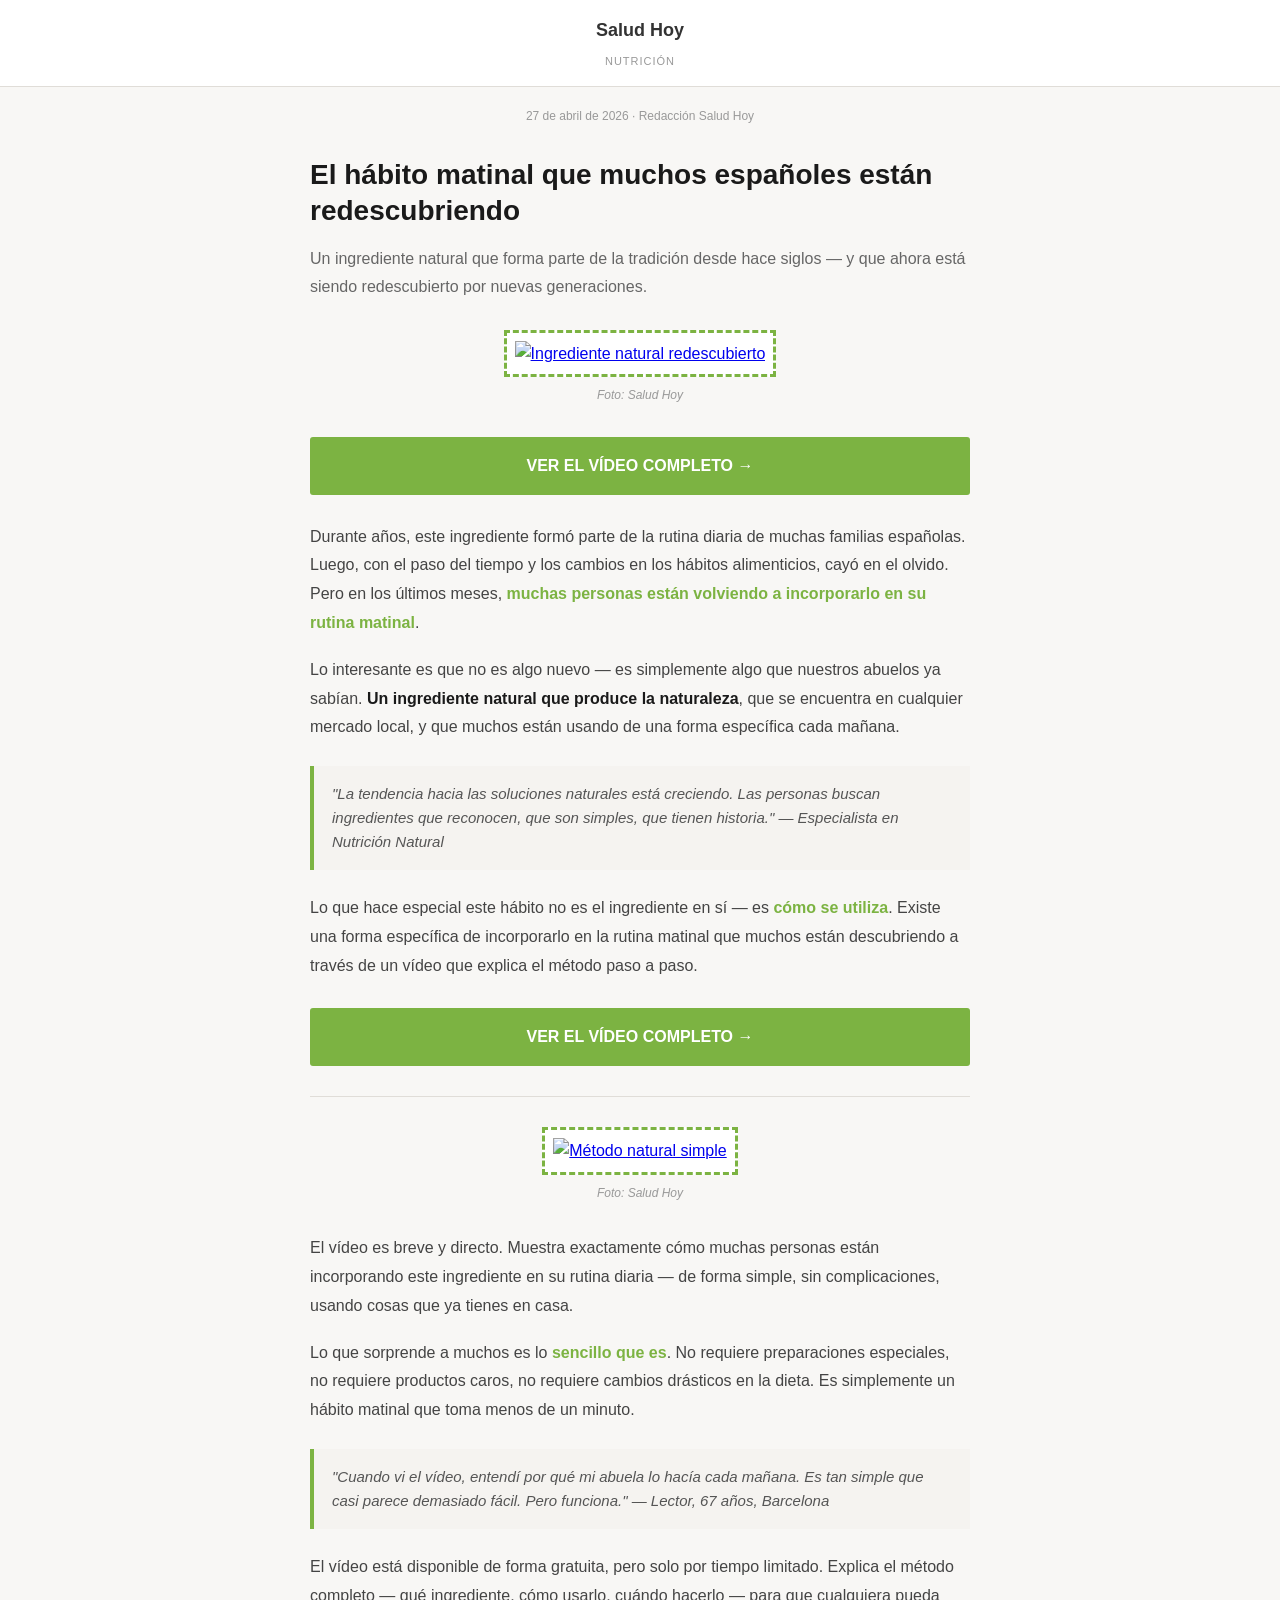
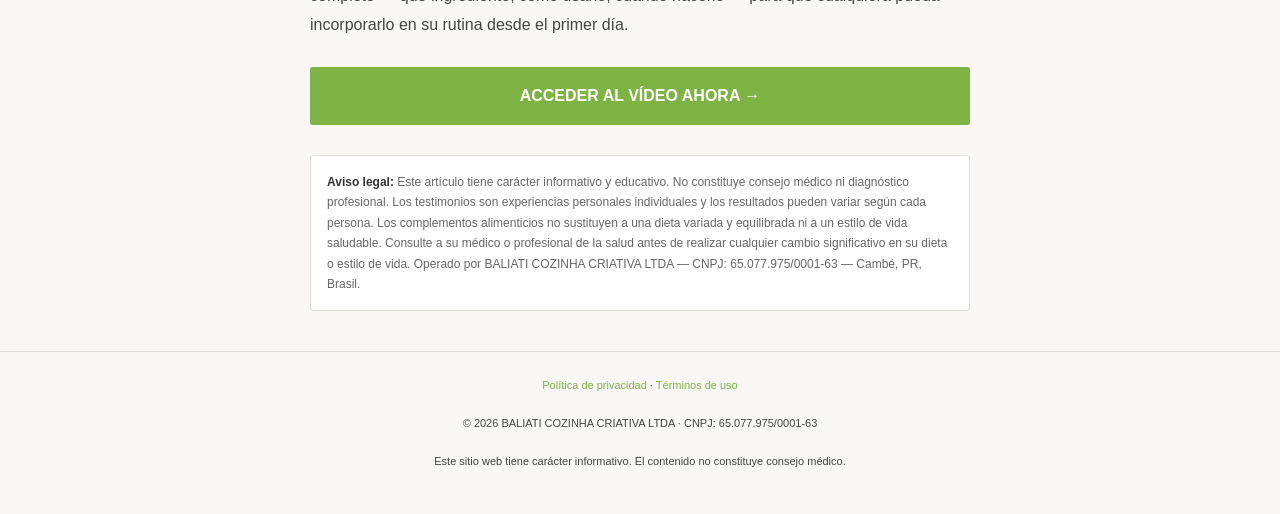
==== preesp/index.html @ d27188d4 "Add files via upload" ====
<!DOCTYPE html>
<html lang="es">
<head>
<meta charset="UTF-8">
<meta name="viewport" content="width=device-width, initial-scale=1.0">
<meta name="robots" content="noindex, nofollow">
<title>El hábito matinal que muchos españoles están redescubriendo</title>
<style>
* { margin: 0; padding: 0; box-sizing: border-box; }
body { font-family: -apple-system, BlinkMacSystemFont, "Segoe UI", Arial, sans-serif; background: #f8f7f5; color: #333; font-size: 16px; line-height: 1.6; }
.container { max-width: 700px; margin: 0 auto; padding: 0 20px; }
header { background: #fff; padding: 16px 0; border-bottom: 1px solid #e0ddd8; text-align: center; }
.logo { font-size: 18px; font-weight: 600; color: #333; }
.category { font-size: 11px; color: #999; text-transform: uppercase; letter-spacing: 1px; margin-top: 8px; }
.meta { font-size: 12px; color: #999; margin: 20px 0; text-align: center; }
h1 { font-size: 28px; font-weight: 700; line-height: 1.3; margin: 30px 0 16px; color: #1a1a1a; }
.subtitle { font-size: 16px; color: #666; line-height: 1.7; margin-bottom: 30px; }
.img-box { margin: 30px 0; text-align: center; }
.img-box img { max-width: 100%; border: 3px dashed #7cb342; padding: 8px; background: #fff; }
.img-caption { font-size: 12px; color: #999; margin-top: 8px; font-style: italic; }
p { margin-bottom: 18px; line-height: 1.8; color: #444; }
strong { color: #1a1a1a; font-weight: 600; }
em { color: #7cb342; font-style: normal; font-weight: 600; }
.quote { background: #f5f3f0; border-left: 4px solid #7cb342; padding: 16px 18px; margin: 24px 0; font-style: italic; color: #555; font-size: 15px; }
.quote-author { display: block; margin-top: 8px; font-style: normal; font-size: 11px; color: #999; text-transform: uppercase; letter-spacing: 0.5px; }
.cta-btn { display: block; background: #7cb342; color: #fff; text-align: center; padding: 16px 24px; margin: 28px 0; text-decoration: none; font-weight: 600; font-size: 16px; border-radius: 3px; transition: background 0.2s; }
.cta-btn:hover { background: #6a9a35; }
.disclaimer { background: #fff; border: 1px solid #e0ddd8; padding: 16px; margin: 30px 0; font-size: 12px; color: #666; line-height: 1.7; border-radius: 3px; }
.disclaimer strong { color: #333; }
footer { background: #f8f7f5; padding: 24px 0; text-align: center; font-size: 11px; color: #999; border-top: 1px solid #e0ddd8; margin-top: 40px; }
footer a { color: #7cb342; text-decoration: none; }
footer a:hover { text-decoration: underline; }
hr { border: none; border-top: 1px solid #e0ddd8; margin: 30px 0; }
</style>
</head>
<body>

<header>
  <div class="logo">Salud Hoy</div>
  <div class="category">Nutrición</div>
</header>

<div class="container">

  <div class="meta">
    <span>27 de abril de 2026</span> · <span>Redacción Salud Hoy</span>
  </div>

  <h1>El hábito matinal que muchos españoles están redescubriendo</h1>
  <p class="subtitle">Un ingrediente natural que forma parte de la tradición desde hace siglos — y que ahora está siendo redescubierto por nuevas generaciones.</p>

  <div class="img-box">
    <a href="https://lp.proelitehub.shop/preclick">
      <img src="https://d2xsxph8kpxj0f.cloudfront.net/310519663297503148/jCMGTU5NUP78zZrraNsLhW/honey_jar_presell-2ASS3fgvHyyHAuVaeReH2u.webp" alt="Ingrediente natural redescubierto">
    </a>
    <p class="img-caption">Foto: Salud Hoy</p>
  </div>
  <a href="https://lp.proelitehub.shop/preclick" class="cta-btn">VER EL VÍDEO COMPLETO →</a>

  <p>Durante años, este ingrediente formó parte de la rutina diaria de muchas familias españolas. Luego, con el paso del tiempo y los cambios en los hábitos alimenticios, cayó en el olvido. Pero en los últimos meses, <em>muchas personas están volviendo a incorporarlo en su rutina matinal</em>.</p>

  <p>Lo interesante es que no es algo nuevo — es simplemente algo que nuestros abuelos ya sabían. <strong>Un ingrediente natural que produce la naturaleza</strong>, que se encuentra en cualquier mercado local, y que muchos están usando de una forma específica cada mañana.</p>

  <div class="quote">
    "La tendencia hacia las soluciones naturales está creciendo. Las personas buscan ingredientes que reconocen, que son simples, que tienen historia." — Especialista en Nutrición Natural
  </div>

  <p>Lo que hace especial este hábito no es el ingrediente en sí — es <em>cómo se utiliza</em>. Existe una forma específica de incorporarlo en la rutina matinal que muchos están descubriendo a través de un vídeo que explica el método paso a paso.</p>

  <a href="https://lp.proelitehub.shop/preclick" class="cta-btn">VER EL VÍDEO COMPLETO →</a>

  <hr>

  <div class="img-box">
    <a href="https://lp.proelitehub.shop/preclick">
      <img src="https://d2xsxph8kpxj0f.cloudfront.net/310519663297503148/jCMGTU5NUP78zZrraNsLhW/honey_drip_presell-ANyHJ2uJyzghMEeoqwPWo7.webp" alt="Método natural simple">
    </a>
    <p class="img-caption">Foto: Salud Hoy</p>
  </div>

  <p>El vídeo es breve y directo. Muestra exactamente cómo muchas personas están incorporando este ingrediente en su rutina diaria — de forma simple, sin complicaciones, usando cosas que ya tienes en casa.</p>

  <p>Lo que sorprende a muchos es lo <em>sencillo que es</em>. No requiere preparaciones especiales, no requiere productos caros, no requiere cambios drásticos en la dieta. Es simplemente un hábito matinal que toma menos de un minuto.</p>

  <div class="quote">
    "Cuando vi el vídeo, entendí por qué mi abuela lo hacía cada mañana. Es tan simple que casi parece demasiado fácil. Pero funciona." — Lector, 67 años, Barcelona
  </div>

  <p>El vídeo está disponible de forma gratuita, pero solo por tiempo limitado. Explica el método completo — qué ingrediente, cómo usarlo, cuándo hacerlo — para que cualquiera pueda incorporarlo en su rutina desde el primer día.</p>

  <a href="https://lp.proelitehub.shop/preclick" class="cta-btn">ACCEDER AL VÍDEO AHORA →</a>

  <div class="disclaimer">
    <strong>Aviso legal:</strong> Este artículo tiene carácter informativo y educativo. No constituye consejo médico ni diagnóstico profesional. Los testimonios son experiencias personales individuales y los resultados pueden variar según cada persona. Los complementos alimenticios no sustituyen a una dieta variada y equilibrada ni a un estilo de vida saludable. Consulte a su médico o profesional de la salud antes de realizar cualquier cambio significativo en su dieta o estilo de vida. Operado por BALIATI COZINHA CRIATIVA LTDA — CNPJ: 65.077.975/0001-63 — Cambé, PR, Brasil.
  </div>

</div>

<footer>
  <p><a href="privacy.html">Política de privacidad</a> · <a href="terms.html">Términos de uso</a></p>
  <p style="margin-top: 12px;">© 2026 BALIATI COZINHA CRIATIVA LTDA · CNPJ: 65.077.975/0001-63</p>
  <p style="margin-top: 8px;">Este sitio web tiene carácter informativo. El contenido no constituye consejo médico.</p>
</footer>
<script type="text/javascript" src="https://lp.proelitehub.shop/pretrack.js?rtkcmpid=69ef4edebf4a9c35bcf5c4d1"></script>
</body>
</html>
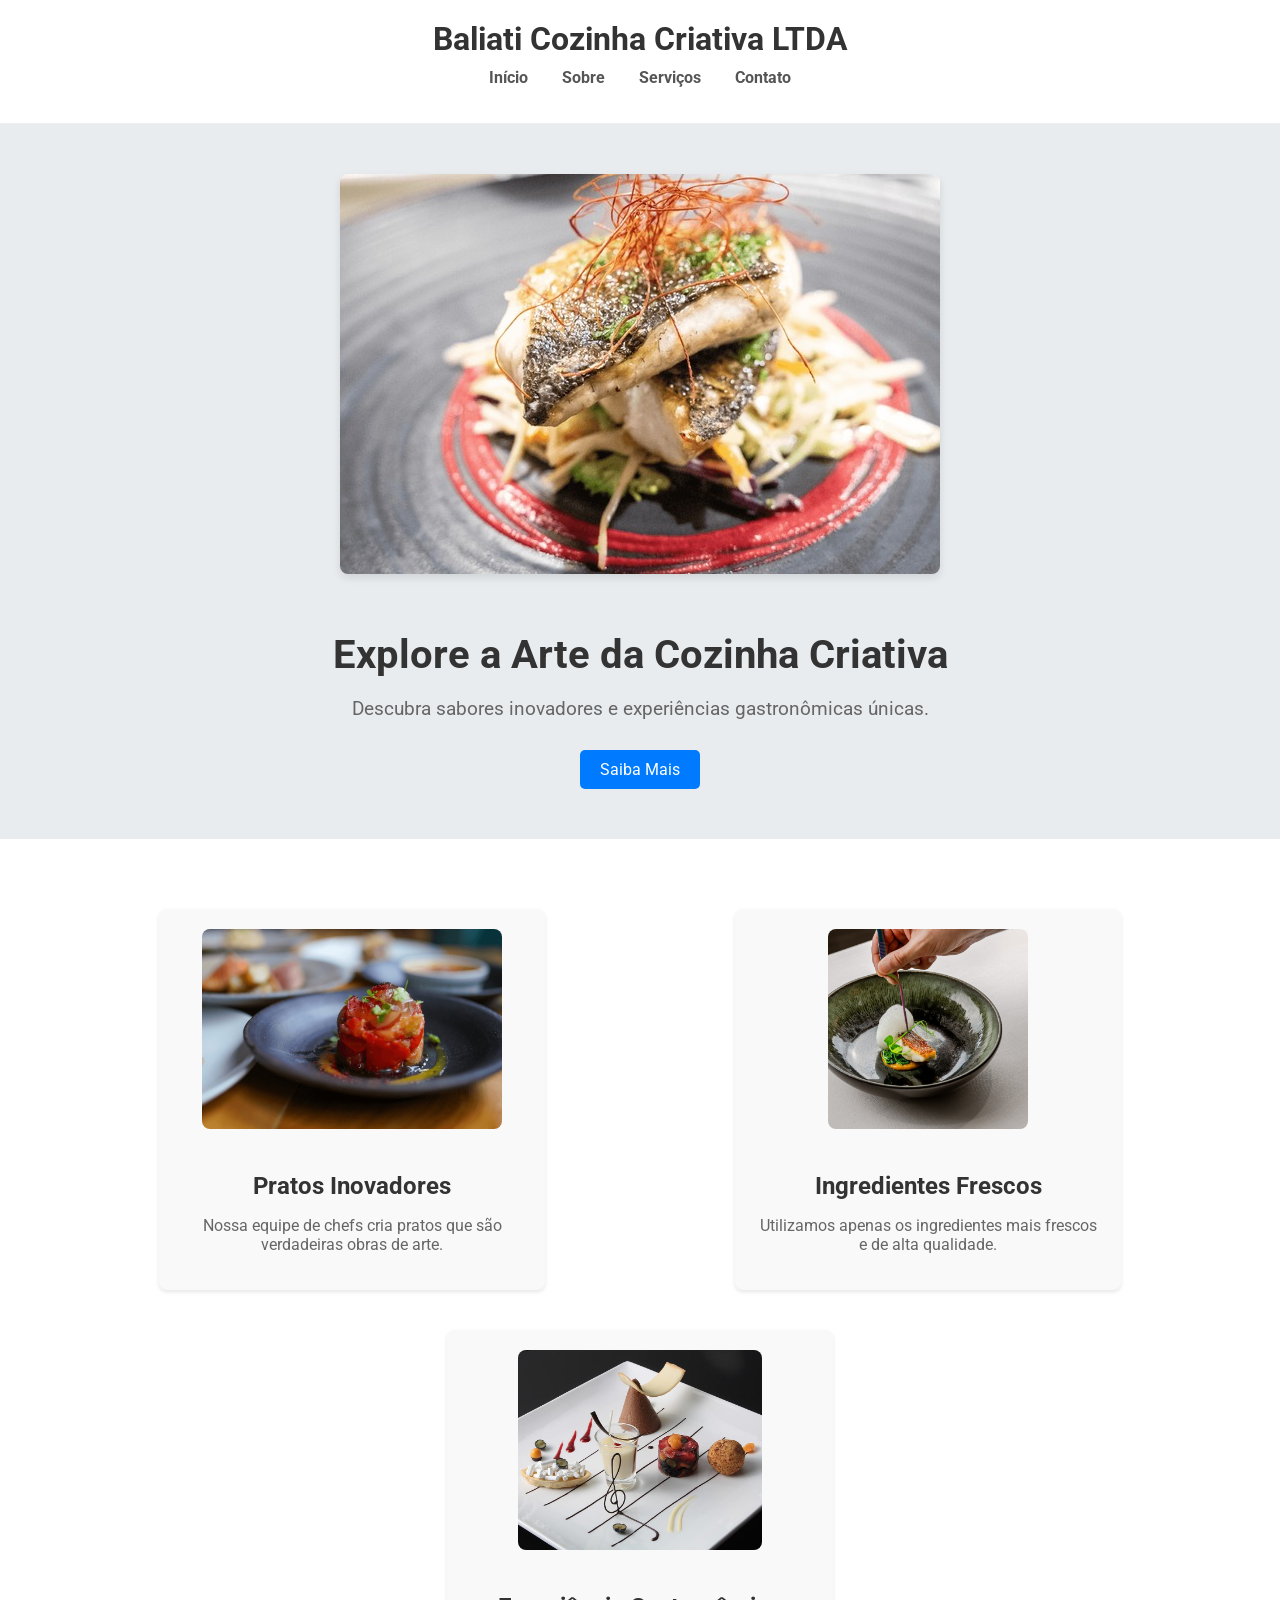
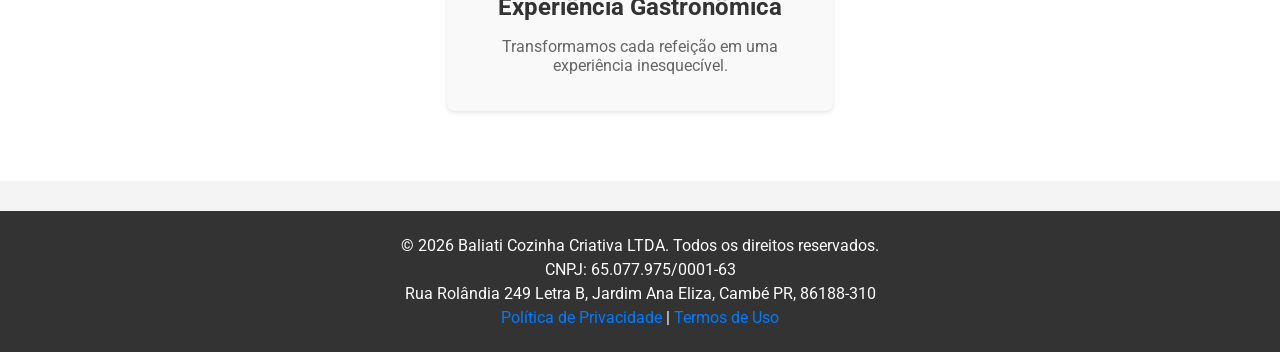
==== commit 0f18c1e8: "Add files via upload" ====
--- a/preesp/index.html
+++ b/preesp/index.html
@@ -1,106 +1,73 @@
 <!DOCTYPE html>
-<html lang="es">
+<html lang="pt-BR">
 <head>
-<meta charset="UTF-8">
-<meta name="viewport" content="width=device-width, initial-scale=1.0">
-<meta name="robots" content="noindex, nofollow">
-<title>El hábito matinal que muchos españoles están redescubriendo</title>
-<style>
-* { margin: 0; padding: 0; box-sizing: border-box; }
-body { font-family: -apple-system, BlinkMacSystemFont, "Segoe UI", Arial, sans-serif; background: #f8f7f5; color: #333; font-size: 16px; line-height: 1.6; }
-.container { max-width: 700px; margin: 0 auto; padding: 0 20px; }
-header { background: #fff; padding: 16px 0; border-bottom: 1px solid #e0ddd8; text-align: center; }
-.logo { font-size: 18px; font-weight: 600; color: #333; }
-.category { font-size: 11px; color: #999; text-transform: uppercase; letter-spacing: 1px; margin-top: 8px; }
-.meta { font-size: 12px; color: #999; margin: 20px 0; text-align: center; }
-h1 { font-size: 28px; font-weight: 700; line-height: 1.3; margin: 30px 0 16px; color: #1a1a1a; }
-.subtitle { font-size: 16px; color: #666; line-height: 1.7; margin-bottom: 30px; }
-.img-box { margin: 30px 0; text-align: center; }
-.img-box img { max-width: 100%; border: 3px dashed #7cb342; padding: 8px; background: #fff; }
-.img-caption { font-size: 12px; color: #999; margin-top: 8px; font-style: italic; }
-p { margin-bottom: 18px; line-height: 1.8; color: #444; }
-strong { color: #1a1a1a; font-weight: 600; }
-em { color: #7cb342; font-style: normal; font-weight: 600; }
-.quote { background: #f5f3f0; border-left: 4px solid #7cb342; padding: 16px 18px; margin: 24px 0; font-style: italic; color: #555; font-size: 15px; }
-.quote-author { display: block; margin-top: 8px; font-style: normal; font-size: 11px; color: #999; text-transform: uppercase; letter-spacing: 0.5px; }
-.cta-btn { display: block; background: #7cb342; color: #fff; text-align: center; padding: 16px 24px; margin: 28px 0; text-decoration: none; font-weight: 600; font-size: 16px; border-radius: 3px; transition: background 0.2s; }
-.cta-btn:hover { background: #6a9a35; }
-.disclaimer { background: #fff; border: 1px solid #e0ddd8; padding: 16px; margin: 30px 0; font-size: 12px; color: #666; line-height: 1.7; border-radius: 3px; }
-.disclaimer strong { color: #333; }
-footer { background: #f8f7f5; padding: 24px 0; text-align: center; font-size: 11px; color: #999; border-top: 1px solid #e0ddd8; margin-top: 40px; }
-footer a { color: #7cb342; text-decoration: none; }
-footer a:hover { text-decoration: underline; }
-hr { border: none; border-top: 1px solid #e0ddd8; margin: 30px 0; }
-</style>
+    <meta charset="UTF-8">
+    <meta name="viewport" content="width=device-width, initial-scale=1.0">
+    <title>Baliati Cozinha Criativa LTDA</title>
+    <link rel="stylesheet" href="css/style.css">
+    <link href="https://fonts.googleapis.com/css2?family=Roboto:wght@400;700&display=swap" rel="stylesheet">
 </head>
 <body>
+    <header>
+        <div class="container">
+            <h1>Baliati Cozinha Criativa LTDA</h1>
+            <nav>
+                <ul>
+                    <li><a href="https://google.com" target="_blank">Início</a></li>
+                    <li><a href="https://google.com" target="_blank">Sobre</a></li>
+                    <li><a href="https://google.com" target="_blank">Serviços</a></li>
+                    <li><a href="https://google.com" target="_blank">Contato</a></li>
+                </ul>
+            </nav>
+        </div>
+    </header>
 
-<header>
-  <div class="logo">Salud Hoy</div>
-  <div class="category">Nutrición</div>
-</header>
+    <section id="hero">
+        <div class="container">
+            <a href="https://google.com" target="_blank">
+                <img src="images/hero.jpg" alt="Cozinha Criativa" class="hero-image">
+            </a>
+            <h2>Explore a Arte da Cozinha Criativa</h2>
+            <p>Descubra sabores inovadores e experiências gastronômicas únicas.</p>
+            <a href="https://google.com" class="btn" target="_blank">Saiba Mais</a>
+        </div>
+    </section>
 
-<div class="container">
+    <section id="features">
+        <div class="container">
+            <div class="feature-item">
+                <a href="https://google.com" target="_blank">
+                    <img src="images/feature1.jpg" alt="Pratos Inovadores">
+                </a>
+                <h3>Pratos Inovadores</h3>
+                <p>Nossa equipe de chefs cria pratos que são verdadeiras obras de arte.</p>
+            </div>
+            <div class="feature-item">
+                <a href="https://google.com" target="_blank">
+                    <img src="images/feature2.jpg" alt="Ingredientes Frescos">
+                </a>
+                <h3>Ingredientes Frescos</h3>
+                <p>Utilizamos apenas os ingredientes mais frescos e de alta qualidade.</p>
+            </div>
+            <div class="feature-item">
+                <a href="https://google.com" target="_blank">
+                    <img src="images/feature3.jpg" alt="Experiência Gastronômica">
+                </a>
+                <h3>Experiência Gastronômica</h3>
+                <p>Transformamos cada refeição em uma experiência inesquecível.</p>
+            </div>
+        </div>
+    </section>
 
-  <div class="meta">
-    <span>27 de abril de 2026</span> · <span>Redacción Salud Hoy</span>
-  </div>
+    <footer>
+        <div class="container">
+            <p>&copy; 2026 Baliati Cozinha Criativa LTDA. Todos os direitos reservados.</p>
+            <p>CNPJ: 65.077.975/0001-63</p>
+            <p>Rua Rolândia 249 Letra B, Jardim Ana Eliza, Cambé PR, 86188-310</p>
+            <p><a href="privacy.html" target="_blank">Política de Privacidade</a> | <a href="terms.html" target="_blank">Termos de Uso</a></p>
+        </div>
+    </footer>
 
-  <h1>El hábito matinal que muchos españoles están redescubriendo</h1>
-  <p class="subtitle">Un ingrediente natural que forma parte de la tradición desde hace siglos — y que ahora está siendo redescubierto por nuevas generaciones.</p>
-
-  <div class="img-box">
-    <a href="https://lp.proelitehub.shop/preclick">
-      <img src="https://d2xsxph8kpxj0f.cloudfront.net/310519663297503148/jCMGTU5NUP78zZrraNsLhW/honey_jar_presell-2ASS3fgvHyyHAuVaeReH2u.webp" alt="Ingrediente natural redescubierto">
-    </a>
-    <p class="img-caption">Foto: Salud Hoy</p>
-  </div>
-  <a href="https://lp.proelitehub.shop/preclick" class="cta-btn">VER EL VÍDEO COMPLETO →</a>
-
-  <p>Durante años, este ingrediente formó parte de la rutina diaria de muchas familias españolas. Luego, con el paso del tiempo y los cambios en los hábitos alimenticios, cayó en el olvido. Pero en los últimos meses, <em>muchas personas están volviendo a incorporarlo en su rutina matinal</em>.</p>
-
-  <p>Lo interesante es que no es algo nuevo — es simplemente algo que nuestros abuelos ya sabían. <strong>Un ingrediente natural que produce la naturaleza</strong>, que se encuentra en cualquier mercado local, y que muchos están usando de una forma específica cada mañana.</p>
-
-  <div class="quote">
-    "La tendencia hacia las soluciones naturales está creciendo. Las personas buscan ingredientes que reconocen, que son simples, que tienen historia." — Especialista en Nutrición Natural
-  </div>
-
-  <p>Lo que hace especial este hábito no es el ingrediente en sí — es <em>cómo se utiliza</em>. Existe una forma específica de incorporarlo en la rutina matinal que muchos están descubriendo a través de un vídeo que explica el método paso a paso.</p>
-
-  <a href="https://lp.proelitehub.shop/preclick" class="cta-btn">VER EL VÍDEO COMPLETO →</a>
-
-  <hr>
-
-  <div class="img-box">
-    <a href="https://lp.proelitehub.shop/preclick">
-      <img src="https://d2xsxph8kpxj0f.cloudfront.net/310519663297503148/jCMGTU5NUP78zZrraNsLhW/honey_drip_presell-ANyHJ2uJyzghMEeoqwPWo7.webp" alt="Método natural simple">
-    </a>
-    <p class="img-caption">Foto: Salud Hoy</p>
-  </div>
-
-  <p>El vídeo es breve y directo. Muestra exactamente cómo muchas personas están incorporando este ingrediente en su rutina diaria — de forma simple, sin complicaciones, usando cosas que ya tienes en casa.</p>
-
-  <p>Lo que sorprende a muchos es lo <em>sencillo que es</em>. No requiere preparaciones especiales, no requiere productos caros, no requiere cambios drásticos en la dieta. Es simplemente un hábito matinal que toma menos de un minuto.</p>
-
-  <div class="quote">
-    "Cuando vi el vídeo, entendí por qué mi abuela lo hacía cada mañana. Es tan simple que casi parece demasiado fácil. Pero funciona." — Lector, 67 años, Barcelona
-  </div>
-
-  <p>El vídeo está disponible de forma gratuita, pero solo por tiempo limitado. Explica el método completo — qué ingrediente, cómo usarlo, cuándo hacerlo — para que cualquiera pueda incorporarlo en su rutina desde el primer día.</p>
-
-  <a href="https://lp.proelitehub.shop/preclick" class="cta-btn">ACCEDER AL VÍDEO AHORA →</a>
-
-  <div class="disclaimer">
-    <strong>Aviso legal:</strong> Este artículo tiene carácter informativo y educativo. No constituye consejo médico ni diagnóstico profesional. Los testimonios son experiencias personales individuales y los resultados pueden variar según cada persona. Los complementos alimenticios no sustituyen a una dieta variada y equilibrada ni a un estilo de vida saludable. Consulte a su médico o profesional de la salud antes de realizar cualquier cambio significativo en su dieta o estilo de vida. Operado por BALIATI COZINHA CRIATIVA LTDA — CNPJ: 65.077.975/0001-63 — Cambé, PR, Brasil.
-  </div>
-
-</div>
-
-<footer>
-  <p><a href="privacy.html">Política de privacidad</a> · <a href="terms.html">Términos de uso</a></p>
-  <p style="margin-top: 12px;">© 2026 BALIATI COZINHA CRIATIVA LTDA · CNPJ: 65.077.975/0001-63</p>
-  <p style="margin-top: 8px;">Este sitio web tiene carácter informativo. El contenido no constituye consejo médico.</p>
-</footer>
-<script type="text/javascript" src="https://lp.proelitehub.shop/pretrack.js?rtkcmpid=69ef4edebf4a9c35bcf5c4d1"></script>
+    <script src="js/script.js"></script>
 </body>
 </html>
--- a/preesp/css/style.css
+++ b/preesp/css/style.css
@@ -0,0 +1,204 @@
+body {
+    font-family: 'Roboto', sans-serif;
+    margin: 0;
+    padding: 0;
+    box-sizing: border-box;
+    background-color: #f4f4f4;
+    color: #333;
+}
+
+.container {
+    width: 90%;
+    margin: 0 auto;
+    max-width: 1200px;
+}
+
+header {
+    background-color: #fff;
+    padding: 20px 0;
+    border-bottom: 1px solid #eee;
+    box-shadow: 0 2px 4px rgba(0,0,0,0.1);
+}
+
+header h1 {
+    margin: 0;
+    color: #333;
+    font-size: 2em;
+    text-align: center;
+}
+
+header nav ul {
+    list-style: none;
+    padding: 0;
+    text-align: center;
+    margin-top: 10px;
+}
+
+header nav ul li {
+    display: inline;
+    margin: 0 15px;
+}
+
+header nav ul li a {
+    text-decoration: none;
+    color: #555;
+    font-weight: bold;
+    transition: color 0.3s ease;
+}
+
+header nav ul li a:hover {
+    color: #007bff;
+}
+
+#hero {
+    background-color: #e9ecef;
+    text-align: center;
+    padding: 50px 0;
+    position: relative;
+}
+
+.hero-image {
+    max-width: 100%;
+    height: auto;
+    border-radius: 8px;
+    margin-bottom: 20px;
+    box-shadow: 0 4px 8px rgba(0,0,0,0.1);
+}
+
+#hero h2 {
+    font-size: 2.5em;
+    color: #333;
+    margin-bottom: 10px;
+}
+
+#hero p {
+    font-size: 1.2em;
+    color: #666;
+    margin-bottom: 30px;
+}
+
+.btn {
+    display: inline-block;
+    background-color: #007bff;
+    color: #fff;
+    padding: 10px 20px;
+    text-decoration: none;
+    border-radius: 5px;
+    transition: background-color 0.3s ease;
+}
+
+.btn:hover {
+    background-color: #0056b3;
+}
+
+#features {
+    padding: 50px 0;
+    background-color: #fff;
+    text-align: center;
+}
+
+#features .container {
+    display: flex;
+    justify-content: space-around;
+    flex-wrap: wrap;
+}
+
+.feature-item {
+    flex-basis: 30%;
+    margin: 20px;
+    padding: 20px;
+    background-color: #f9f9f9;
+    border-radius: 8px;
+    box-shadow: 0 2px 4px rgba(0,0,0,0.1);
+    transition: transform 0.3s ease;
+}
+
+.feature-item:hover {
+    transform: translateY(-5px);
+}
+
+.feature-item img {
+    max-width: 100%;
+    height: 200px; /* Fixed height for consistency */
+    object-fit: cover; /* Ensures images cover the area without distortion */
+    border-radius: 8px;
+    margin-bottom: 15px;
+}
+
+.feature-item h3 {
+    color: #333;
+    font-size: 1.5em;
+    margin-bottom: 10px;
+}
+
+.feature-item p {
+    color: #666;
+    font-size: 1em;
+}
+
+footer {
+    background-color: #333;
+    color: #fff;
+    text-align: center;
+    padding: 20px 0;
+    margin-top: 30px;
+}
+
+footer p {
+    margin: 5px 0;
+}
+
+footer a {
+    color: #007bff;
+    text-decoration: none;
+}
+
+footer a:hover {
+    text-decoration: underline;
+}
+
+/* Responsive Design */
+@media (max-width: 768px) {
+    header h1 {
+        font-size: 1.8em;
+    }
+
+    header nav ul li {
+        margin: 0 10px;
+    }
+
+    #hero h2 {
+        font-size: 2em;
+    }
+
+    #hero p {
+        font-size: 1em;
+    }
+
+    .feature-item {
+        flex-basis: 45%;
+    }
+}
+
+@media (max-width: 480px) {
+    header h1 {
+        font-size: 1.5em;
+    }
+
+    header nav ul li {
+        display: block;
+        margin: 5px 0;
+    }
+
+    #hero h2 {
+        font-size: 1.5em;
+    }
+
+    #hero p {
+        font-size: 0.9em;
+    }
+
+    .feature-item {
+        flex-basis: 90%;
+    }
+}
